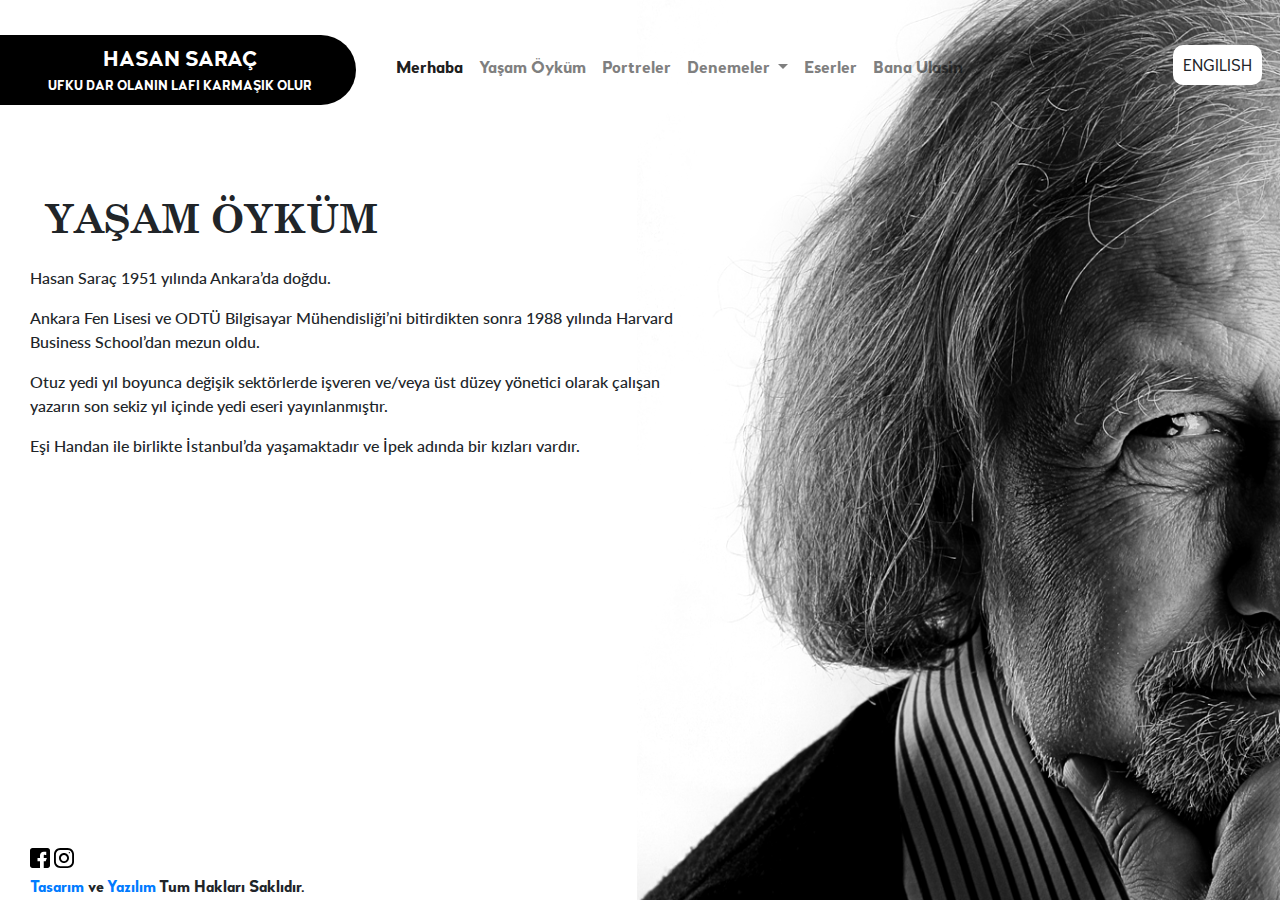
==== about.html @ 8b30c1af "New" ====
<!DOCTYPE html>
<html lang="en">
<head>
    <meta charset="UTF-8">
    <meta name="viewport" content="width=device-width, initial-scale=1, shrink-to-fit=no">
    <title>Hasan Sarac</title>
    <link rel="stylesheet" href="css/bootstrap.min.css">
    <link rel="stylesheet" href="css/style.css">
    <script src="https://code.jquery.com/jquery-1.11.3.js"></script>
    <script>
        $(function () {
            var bodyHeight= $(window).height();
            var bodyWidth= $(window).width();

            document.getElementById('hsBody').style.backgroundSize = 'auto '+bodyHeight+'px';
            $('.hsBody').css('backgroud-size','auto ', bodyHeight+'px');
            var calc =
                $(".content").css("top",bodyHeight - (bodyHeight * 90/100));
            $(".dropdown").hover(function () {
                $(this).addClass('show');
                $(".dropdown-menu").addClass('show');
            },function () {
                $(this).removeClass('show');
                $(".dropdown-menu").removeClass('show');
            });
        });
    </script>
</head>
<body class="hsBody" id="hsBody">
<div class="hs">
    <div class="topHead row">
        <div class="col-12 col-md-4 logo">
            <div class="titleSite col-md-10 col-12">
                <div class="siteTitle">HASAN SARAÇ</div>
                <div class="siteSpot">UFKU DAR OLANIN LAFI KARMAŞIK OLUR</div>
            </div>
        </div>
        <div class="menuHeader col-6 col-md-7">
            <div class="col-md-12  menus">
                <nav class="navbar navbar-expand-lg navbar-light bg-light">
                    <button class="navbar-toggler" type="button" data-toggle="collapse" data-target="#navbarSupportedContent" aria-controls="navbarSupportedContent" aria-expanded="false" aria-label="Toggle navigation">
                        <span class="navbar-toggler-icon"></span>
                    </button>
                    <div class="collapse navbar-collapse" id="navbarSupportedContent">
                        <ul class="navbar-nav mr-auto">
                            <li class="nav-item active">
                                <a class="nav-link" href="#">Merhaba <span class="sr-only">(current)</span></a>
                            </li>
                            <li class="nav-item">
                                <a class="nav-link" href="#">Yaşam Öyküm</a>
                            </li>
                            <li class="nav-item">
                                <a class="nav-link" href="#">Portreler</a>
                            </li>
                            <li class="nav-item dropdown">
                                <a class="nav-link dropdown-toggle" href="#" role="button" data-toggle="dropdown1" aria-haspopup="true" aria-expanded="false">
                                    Denemeler
                                </a>
                                <div class="dropdown-menu" aria-labelledby="navbarDropdown">
                                    <a class="dropdown-item" href="#">Yazmanın Altı Kuralı</a>
                                    <a class="dropdown-item" href="#">KOR üzerine söyleşi</a>
                                    <a class="dropdown-item" href="#">Rusya ve Sanat</a>
                                    <a class="dropdown-item" href="#">Mevlana ve Tasavvuf</a>
                                    <a class="dropdown-item" href="#">Sizin için Seçtiğim Eserler</a>
                                    <div class="dropdown-divider"></div>
                                    <a class="dropdown-item" href="#">Rüyalar</a>
                                </div>
                            </li>
                            <li class="nav-item">
                                <a class="nav-link" href="#">Eserler</a>
                            </li>
                            <li class="nav-item">
                                <a class="nav-link" href="#">Bana Ulasin</a>
                            </li>


                        </ul>
                    </div>
                </nav>
            </div>
        </div>
        <div class="locale col-6 col-md-1">
            <div class="lang col-md-10">
                ENGILISH
            </div>
        </div>
    </div>
    <div class="content col-md-8">
        <div class="cHead col-md-12">
            <div class="cHTitle col-md-7">
                <h1>YAŞAM ÖYKÜM</h1>
            </div>
            <div style="clear: both"></div>
        </div>

        <div class="contentMan col-12 col-md-10 scrollbar scrollbar-primary">
            <div class="contentText">
                <p>Hasan Saraç 1951 yılında Ankara’da doğdu.</p>

                <p>Ankara Fen Lisesi ve ODTÜ Bilgisayar Mühendisliği’ni bitirdikten sonra 1988 yılında Harvard Business School’dan mezun oldu.</p>

                <p>Otuz yedi yıl boyunca değişik sektörlerde işveren ve/veya üst düzey yönetici olarak çalışan yazarın son sekiz yıl içinde yedi eseri yayınlanmıştır.</p>

                <p>Eşi Handan ile birlikte İstanbul’da yaşamaktadır ve İpek adında bir kızları vardır.</p>
            </div>
        </div>
            <div style="clear: both"></div>
        </div>
    <div style="clear: both"></div>
    <div class="footer clearfix col-md-12">
        <div class="col-md-12 facebook">
            <?xml version="1.0" encoding="iso-8859-1"?>
            <!-- Generator: Adobe Illustrator 19.0.0, SVG Export Plug-In . SVG Version: 6.00 Build 0)  -->
            <svg version="1.1" id="Capa_1" width="20" height="20" xmlns="http://www.w3.org/2000/svg" xmlns:xlink="http://www.w3.org/1999/xlink" x="0px" y="0px"
	 viewBox="0 0 512 512" style="enable-background:new 0 0 512 512;" xml:space="preserve">
<g>
	<g>
		<path d="M448,0H64C28.704,0,0,28.704,0,64v384c0,35.296,28.704,64,64,64h192V336h-64v-80h64v-64c0-53.024,42.976-96,96-96h64v80
			h-32c-17.664,0-32-1.664-32,16v64h80l-32,80h-48v176h96c35.296,0,64-28.704,64-64V64C512,28.704,483.296,0,448,0z"/>
	</g>
</svg>
            <?xml version="1.0" encoding="iso-8859-1"?>
            <!-- Generator: Adobe Illustrator 19.0.0, SVG Export Plug-In . SVG Version: 6.00 Build 0)  -->
            <svg version="1.1" id="Capa_1" width="20" height="20" xmlns="http://www.w3.org/2000/svg" xmlns:xlink="http://www.w3.org/1999/xlink" x="0px" y="0px"
	 viewBox="0 0 512 512" style="enable-background:new 0 0 512 512;" xml:space="preserve">
<g>
	<g>
		<path d="M352,0H160C71.648,0,0,71.648,0,160v192c0,88.352,71.648,160,160,160h192c88.352,0,160-71.648,160-160V160
			C512,71.648,440.352,0,352,0z M464,352c0,61.76-50.24,112-112,112H160c-61.76,0-112-50.24-112-112V160C48,98.24,98.24,48,160,48
			h192c61.76,0,112,50.24,112,112V352z"/>
	</g>
</g>
<g>
	<g>
		<path d="M256,128c-70.688,0-128,57.312-128,128s57.312,128,128,128s128-57.312,128-128S326.688,128,256,128z M256,336
			c-44.096,0-80-35.904-80-80c0-44.128,35.904-80,80-80s80,35.872,80,80C336,300.096,300.096,336,256,336z"/>
	</g>
</g>
<g>
	<g>
		<circle cx="393.6" cy="118.4" r="17.056"/>
	</g>
</g>

</svg>
        </div>
        <br>

        <div class="col-md-12 cop"><a href="">Tasarım</a> ve <a href="">Yazılım</a> Tum Hakları Saklıdır.</div>
    </div>
</div>

<script src="js/bootstrap.min.js"></script>
</body>
</html>
---- css/style.css ----
@font-face {
    font-family: WoodFoordBold;
    src: url(../fonts/WoodfordBournePRO-Bold.otf);
}
@font-face {
    font-family: WoodFoorNormal;
    src: url(../fonts/WoodfordBournePRO-Regular.otf);
}
@font-face {
    font-family: latoMedium;
    src: url(../fonts/Lato-Medium.ttf);
}
@font-face {
    font-family: ceuntry;
    src: url(../fonts/SCHLBKB.TTF);
}
body{

    background: url("../img/PORTRE.png")no-repeat fixed ;
    background-position-y:0 ;
    background-position-x:100% ;
    font-family: WoodFoordBold;
}


.topHead{
    margin: 0;
    margin-top: 35px;
    padding: 0;
    width: 100%;
}
.menuHeader, .locale{
    margin: 0;
    padding: 0;
    height: 56px !important;
}
.logo{
    margin: 0;
    padding: 0;
}
.titleSite{
    height: 70px;
    padding-top: 10px;
    padding-right: 10px;
    background: #000000;
    color: white;
    text-align: center;

}

.siteTitle{
    font-size: 16pt;
}

.bg-light{
    background: none !important;
}
.lang{
    height: 40px;
    text-align: center;
    line-height: 45px;
    background: white;
    margin: 0;
    padding: 0;
    margin-top: 10px;
    font-family: WoodFoorNormal;
}



.contentMan{
    margin-top: 15px;
    max-height: 480px;
    overflow: scroll;
    margin-bottom: 150px;
}
.cHTitle{
    float: left;
    font-family: ceuntry;
}
.pagination{
    float: right;
    margin-top:15px ;
    text-align: right;
}
.pag{
    background: url("../img/dots.png");
    width: 12px;
    height: 12px;
    margin-left: 3px;
    margin-right: 3px;
    cursor: pointer;
}
.pag:hover{
    background: url("../img/dots_active.png");
}
.pag-active{
    background: url("../img/dots_active.png");
}

.eserler{
    margin-bottom: 10px;
    float: left;
    text-align: center;
}
.ortala{
    margin: 0 auto;
}
.eserler img{

    margin: 0 auto;
    max-height: 200px;
    border-radius: 5px;
}


.facebook, .instagram{
    float: left;
}
.contentText{
    font-weight: normal;
    font-family: latoMedium;
}
.clearfix:before, .clearfix:after {
    content:"";
    display: table;
}
.clearfix:after {
    clear: both;
}
@media screen and (min-width: 768px)  {
    .titleSite{
        border-top-right-radius: 50px;
        border-bottom-right-radius: 50px;
    }
    .lang{
        border-radius:10px;
    }
    .siteSpot{
        font-size: 13px;
    }
    .menus{
        margin-left: -70px;
        font-size: 13pt;
        margin-top: 5px;
    }
    .eserIsmi{
        margin: 5px;
        text-align: center;
        text-transform: uppercase;
        font-size: 14px;
    }
    .footer{
        bottom: 0;
        position: absolute;
    }
}


@media screen and (max-width: 1366px) and (min-width: 768px) {
    .titleSite{
        border-top-right-radius: 50px;
        border-bottom-right-radius: 50px;
    }
    .eserIsmi{
        margin: 5px;
        text-align: center;
        text-transform: uppercase;
        font-size: 12px;
    }
    .footer{
       margin-top: 100px;
    }
}
/*Tablet */
@media screen and (max-width: 1024px) and (min-width: 768px)  {
    .titleSite{
        width: 100%;
    }
    .siteSpot{
        font-size: 13px;
    }
    .eserler img{
        height: 120px;
    }
    .eserIsmi{
        font-size: 10px;
    }
    .navbar-nav{
        background: white !important;
        z-index: 9999;
        position: relative;
    }
    .eserIsmi{
        margin: 5px;
        text-align: center;
        text-transform: uppercase;
        font-size: 8px;
    }

}


/* Mobile */

@media screen and (max-width: 500px) and (min-width: 320px) {
    .footer{
        bottom: -30px;
        position: absolute;
    }
    body{

        background: none;
    }
    .menus{
        margin-left: 0px;
        font-size: 13pt;
        margin-top: 5px;
    }
    .navbar-nav{
        background: white !important;
        z-index: 9999;
        position: relative;
    }
    .eserIsmi{
        margin: 5px;
        text-align: center;
        text-transform: uppercase;
        font-size: 9px !important;
    }
    .cHTitle{
        text-align: center !important;
    }
    .scrollbar {
        float: left;
        background: #fff;
        overflow-y: scroll;
        margin-bottom: 25px;
    }
    .force-overflow {
        min-height: 450px;
    }
    .scrollbar-primary::-webkit-scrollbar {
        width: 10px;
        background-color: #F5F5F5; }

    .scrollbar-primary::-webkit-scrollbar-thumb {
        border-radius: 10px;
        -webkit-box-shadow: inset 0 0 6px rgba(0, 0, 0, 0.1);
        background-color: #999999 ; }

    .scrollbar-danger::-webkit-scrollbar-track {
        -webkit-box-shadow: inset 0 0 6px rgba(0, 0, 0, 0.1);
        background-color: #F5F5F5;
        border-radius: 10px; }

    .scrollbar-danger::-webkit-scrollbar {
        width: 10px;
        background-color: #F5F5F5; }

    .scrollbar-danger::-webkit-scrollbar-thumb {
        border-radius: 10px;
        -webkit-box-shadow: inset 0 0 6px rgba(0, 0, 0, 0.1);
        background-color: #ff3547; }

    .scrollbar-warning::-webkit-scrollbar-track {
        -webkit-box-shadow: inset 0 0 6px rgba(0, 0, 0, 0.1);
        background-color: #F5F5F5;
        border-radius: 10px; }

    .scrollbar-warning::-webkit-scrollbar {
        width: 10px;
        background-color: #F5F5F5; }

    .scrollbar-warning::-webkit-scrollbar-thumb {
        border-radius: 10px;
        -webkit-box-shadow: inset 0 0 6px rgba(0, 0, 0, 0.1);
        background-color: #FF8800; }

    .scrollbar-success::-webkit-scrollbar-track {
        -webkit-box-shadow: inset 0 0 6px rgba(0, 0, 0, 0.1);
        background-color: #F5F5F5;
        border-radius: 10px; }

    .scrollbar-success::-webkit-scrollbar {
        width: 10px;
        background-color: #F5F5F5; }

    .scrollbar-success::-webkit-scrollbar-thumb {
        border-radius: 10px;
        -webkit-box-shadow: inset 0 0 6px rgba(0, 0, 0, 0.1);
        background-color: #00C851; }

    .scrollbar-info::-webkit-scrollbar-track {
        -webkit-box-shadow: inset 0 0 6px rgba(0, 0, 0, 0.1);
        background-color: #F5F5F5;
        border-radius: 10px; }

    .scrollbar-info::-webkit-scrollbar {
        width: 10px;
        background-color: #F5F5F5; }

    .scrollbar-info::-webkit-scrollbar-thumb {
        border-radius: 10px;
        -webkit-box-shadow: inset 0 0 6px rgba(0, 0, 0, 0.1);
        background-color: #33b5e5; }

    .scrollbar-default::-webkit-scrollbar-track {
        -webkit-box-shadow: inset 0 0 6px rgba(0, 0, 0, 0.1);
        background-color: #F5F5F5;
        border-radius: 10px; }

    .scrollbar-default::-webkit-scrollbar {
        width: 10px;
        background-color: #F5F5F5; }

    .scrollbar-default::-webkit-scrollbar-thumb {
        border-radius: 10px;
        -webkit-box-shadow: inset 0 0 6px rgba(0, 0, 0, 0.1);
        background-color: #2BBBAD; }

    .scrollbar-secondary::-webkit-scrollbar-track {
        -webkit-box-shadow: inset 0 0 6px rgba(0, 0, 0, 0.1);
        background-color: #F5F5F5;
        border-radius: 10px; }

    .scrollbar-secondary::-webkit-scrollbar {
        width: 10px;
        background-color: #F5F5F5; }

    .scrollbar-secondary::-webkit-scrollbar-thumb {
        border-radius: 10px;
        -webkit-box-shadow: inset 0 0 6px rgba(0, 0, 0, 0.1);
        background-color: #aa66cc; }
}
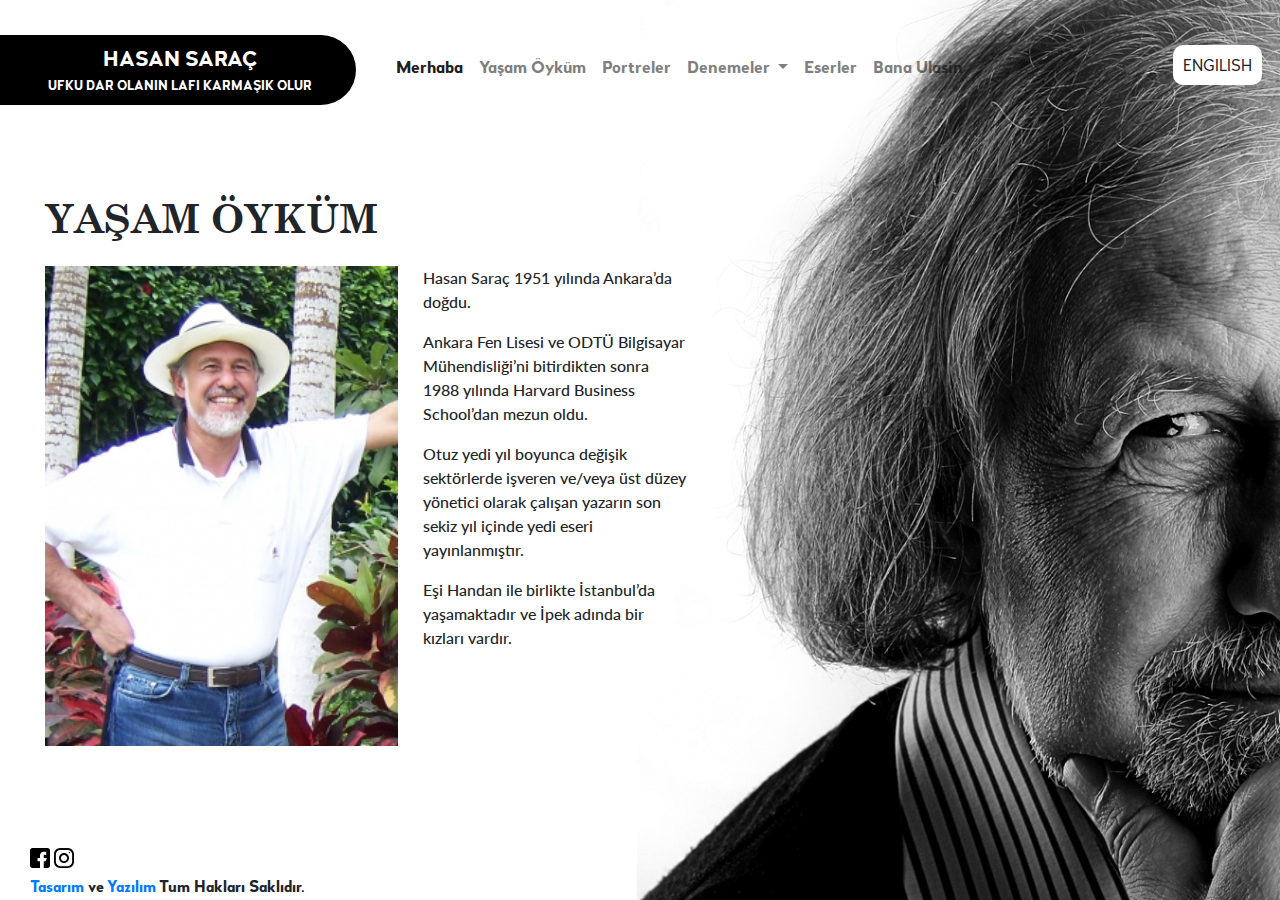
==== commit 0c8a8d1d: "My Life So Far Add image" ====
--- a/about.html
+++ b/about.html
@@ -95,6 +95,7 @@
 
         <div class="contentMan col-12 col-md-10 scrollbar scrollbar-primary">
             <div class="contentText">
+                <img src="img/yasam.jpg" alt="" style="float: left; margin-right:10px; margin-bottom: 10px" class="col-7">
                 <p>Hasan Saraç 1951 yılında Ankara’da doğdu.</p>
 
                 <p>Ankara Fen Lisesi ve ODTÜ Bilgisayar Mühendisliği’ni bitirdikten sonra 1988 yılında Harvard Business School’dan mezun oldu.</p>
--- a/css/style.css
+++ b/css/style.css
@@ -14,14 +14,13 @@
     font-family: ceuntry;
     src: url(../fonts/SCHLBKB.TTF);
 }
-body{
-
-    background: url("../img/PORTRE.png")no-repeat fixed ;
-    background-position-y:0 ;
-    background-position-x:100% ;
+body {
+
+    background: url("../img/PORTRE.png") no-repeat fixed;
+    background-position-y: 0;
+    background-position-x: 100%;
     font-family: WoodFoordBold;
 }
-
 
 .topHead{
     margin: 0;
@@ -47,7 +46,6 @@
     text-align: center;
 
 }
-
 .siteTitle{
     font-size: 16pt;
 }
@@ -65,9 +63,6 @@
     margin-top: 10px;
     font-family: WoodFoorNormal;
 }
-
-
-
 .contentMan{
     margin-top: 15px;
     max-height: 480px;
@@ -97,7 +92,6 @@
 .pag-active{
     background: url("../img/dots_active.png");
 }
-
 .eserler{
     margin-bottom: 10px;
     float: left;
@@ -107,13 +101,10 @@
     margin: 0 auto;
 }
 .eserler img{
-
     margin: 0 auto;
     max-height: 200px;
     border-radius: 5px;
 }
-
-
 .facebook, .instagram{
     float: left;
 }
@@ -128,6 +119,7 @@
 .clearfix:after {
     clear: both;
 }
+
 @media screen and (min-width: 768px)  {
     .titleSite{
         border-top-right-radius: 50px;
@@ -155,8 +147,6 @@
         position: absolute;
     }
 }
-
-
 @media screen and (max-width: 1366px) and (min-width: 768px) {
     .titleSite{
         border-top-right-radius: 50px;
@@ -197,20 +187,23 @@
         text-transform: uppercase;
         font-size: 8px;
     }
-
-}
-
-
-/* Mobile */
-
-@media screen and (max-width: 500px) and (min-width: 320px) {
     .footer{
         bottom: -30px;
         position: absolute;
     }
+}
+/* Mobile */
+@media screen and (max-width: 500px) and (min-width: 320px) {
+    .footer{
+        bottom:0px;
+        position: absolute;
+    }
     body{
 
         background: none;
+    }
+    .content{
+        margin-top: 30px !important;
     }
     .menus{
         margin-left: 0px;
@@ -332,6 +325,4 @@
         border-radius: 10px;
         -webkit-box-shadow: inset 0 0 6px rgba(0, 0, 0, 0.1);
         background-color: #aa66cc; }
-}
-
-
+}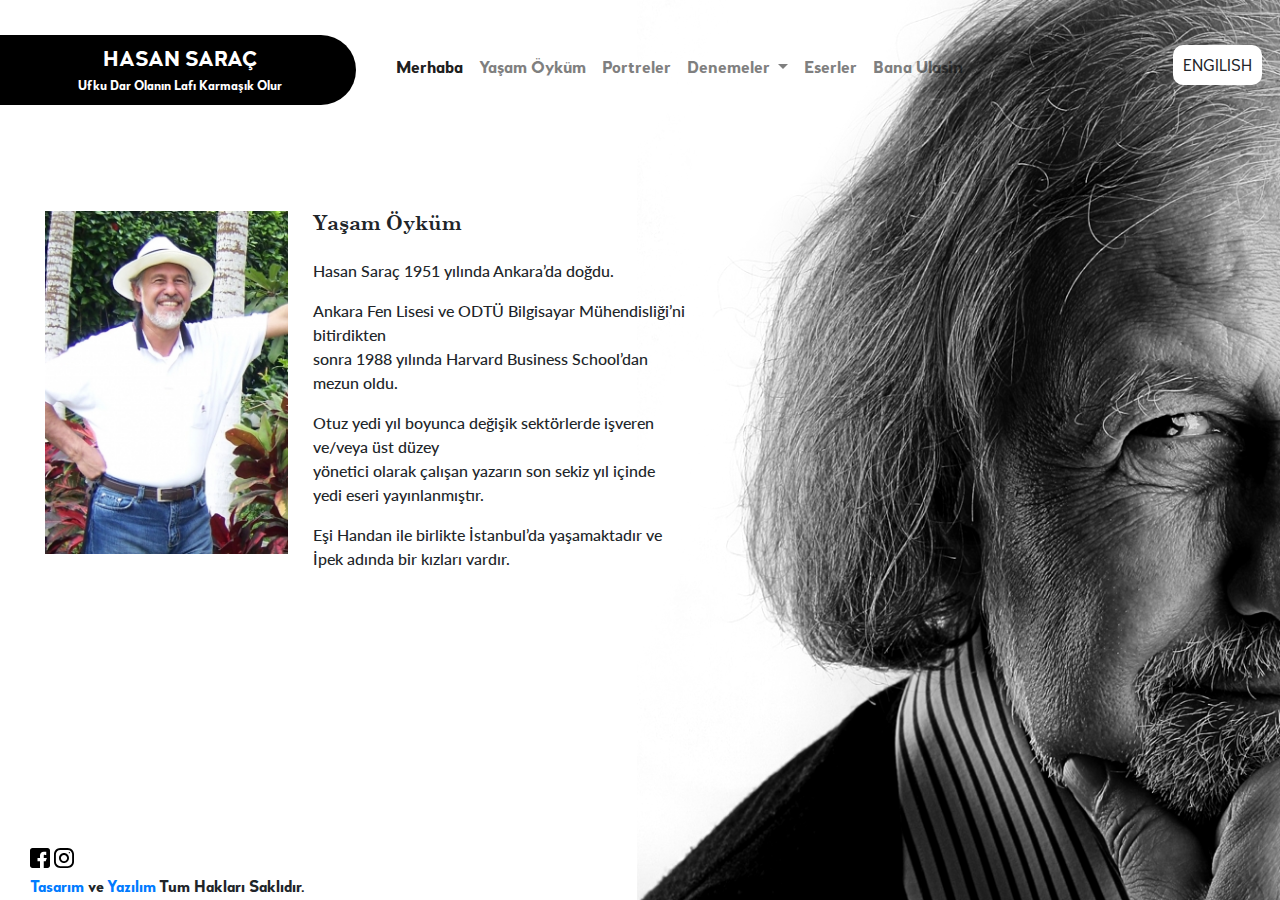
==== commit 13d4b2c5: "250320181614" ====
--- a/about.html
+++ b/about.html
@@ -32,7 +32,7 @@
         <div class="col-12 col-md-4 logo">
             <div class="titleSite col-md-10 col-12">
                 <div class="siteTitle">HASAN SARAÇ</div>
-                <div class="siteSpot">UFKU DAR OLANIN LAFI KARMAŞIK OLUR</div>
+                <div class="siteSpot">Ufku Dar Olanın Lafı Karmaşık Olur</div>
             </div>
         </div>
         <div class="menuHeader col-6 col-md-7">
@@ -87,21 +87,23 @@
     </div>
     <div class="content col-md-8">
         <div class="cHead col-md-12">
-            <div class="cHTitle col-md-7">
-                <h1>YAŞAM ÖYKÜM</h1>
-            </div>
-            <div style="clear: both"></div>
+
+
         </div>
-
         <div class="contentMan col-12 col-md-10 scrollbar scrollbar-primary">
             <div class="contentText">
-                <img src="img/yasam.jpg" alt="" style="float: left; margin-right:10px; margin-bottom: 10px" class="col-7">
+                <img src="img/yasam.jpg" alt="" style="float: left; margin-right:10px; margin-bottom: 10px" class="col-7 col-md-5">
+
+                    <div class="cHTitle">
+                        <h5>Yaşam Öyküm</h5>
+                    </div>
+                <br>
+                <br>
+
                 <p>Hasan Saraç 1951 yılında Ankara’da doğdu.</p>
-
-                <p>Ankara Fen Lisesi ve ODTÜ Bilgisayar Mühendisliği’ni bitirdikten sonra 1988 yılında Harvard Business School’dan mezun oldu.</p>
-
-                <p>Otuz yedi yıl boyunca değişik sektörlerde işveren ve/veya üst düzey yönetici olarak çalışan yazarın son sekiz yıl içinde yedi eseri yayınlanmıştır.</p>
-
+                <p>Ankara Fen Lisesi ve ODTÜ Bilgisayar Mühendisliği’ni bitirdikten <br>sonra
+                    1988 yılında Harvard Business School’dan mezun oldu.</p>
+                <p>Otuz yedi yıl boyunca değişik sektörlerde işveren ve/veya üst düzey<br> yönetici olarak çalışan yazarın son sekiz yıl içinde yedi eseri yayınlanmıştır.</p>
                 <p>Eşi Handan ile birlikte İstanbul’da yaşamaktadır ve İpek adında bir kızları vardır.</p>
             </div>
         </div>
@@ -150,7 +152,6 @@
         <div class="col-md-12 cop"><a href="">Tasarım</a> ve <a href="">Yazılım</a> Tum Hakları Saklıdır.</div>
     </div>
 </div>
-
 <script src="js/bootstrap.min.js"></script>
 </body>
 </html>--- a/css/style.css
+++ b/css/style.css
@@ -195,7 +195,7 @@
 /* Mobile */
 @media screen and (max-width: 500px) and (min-width: 320px) {
     .footer{
-        bottom:0px;
+        bottom:-110px;
         position: absolute;
     }
     body{
@@ -223,6 +223,7 @@
     }
     .cHTitle{
         text-align: center !important;
+        font-size: 20px;
     }
     .scrollbar {
         float: left;
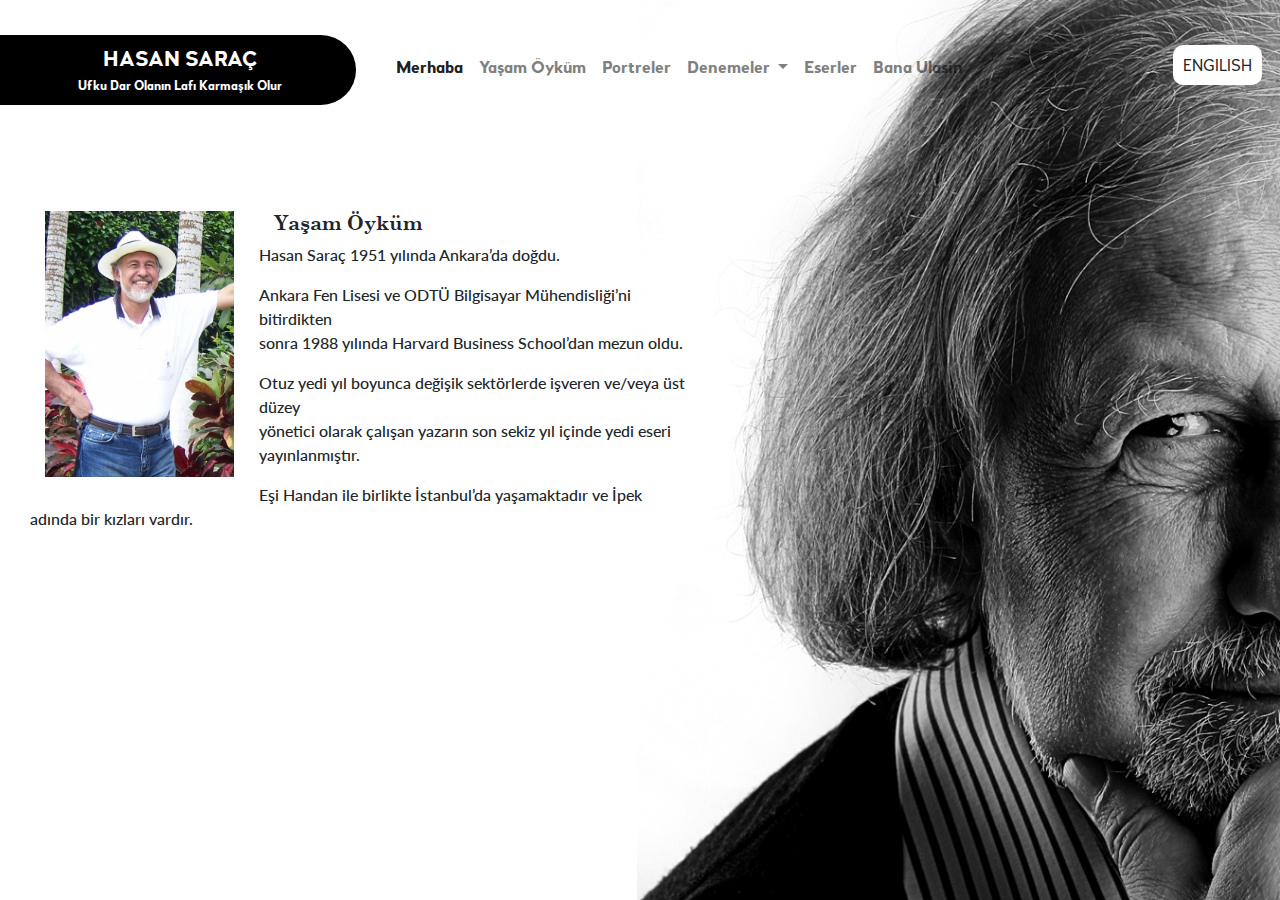
==== commit 82914528: "Content and font Fix" ====
--- a/about.html
+++ b/about.html
@@ -92,13 +92,11 @@
         </div>
         <div class="contentMan col-12 col-md-10 scrollbar scrollbar-primary">
             <div class="contentText">
-                <img src="img/yasam.jpg" alt="" style="float: left; margin-right:10px; margin-bottom: 10px" class="col-7 col-md-5">
+                <img src="img/yasam.jpg" alt="" style="float: left; margin-right:10px; margin-bottom: 10px" class="col-12 col-md-4 image-about">
 
-                    <div class="cHTitle">
+                    <div class="cHTitle col-12 col-md-7" style="margin-right: 10px">
                         <h5>Yaşam Öyküm</h5>
                     </div>
-                <br>
-                <br>
 
                 <p>Hasan Saraç 1951 yılında Ankara’da doğdu.</p>
                 <p>Ankara Fen Lisesi ve ODTÜ Bilgisayar Mühendisliği’ni bitirdikten <br>sonra
@@ -109,48 +107,7 @@
         </div>
             <div style="clear: both"></div>
         </div>
-    <div style="clear: both"></div>
-    <div class="footer clearfix col-md-12">
-        <div class="col-md-12 facebook">
-            <?xml version="1.0" encoding="iso-8859-1"?>
-            <!-- Generator: Adobe Illustrator 19.0.0, SVG Export Plug-In . SVG Version: 6.00 Build 0)  -->
-            <svg version="1.1" id="Capa_1" width="20" height="20" xmlns="http://www.w3.org/2000/svg" xmlns:xlink="http://www.w3.org/1999/xlink" x="0px" y="0px"
-	 viewBox="0 0 512 512" style="enable-background:new 0 0 512 512;" xml:space="preserve">
-<g>
-	<g>
-		<path d="M448,0H64C28.704,0,0,28.704,0,64v384c0,35.296,28.704,64,64,64h192V336h-64v-80h64v-64c0-53.024,42.976-96,96-96h64v80
-			h-32c-17.664,0-32-1.664-32,16v64h80l-32,80h-48v176h96c35.296,0,64-28.704,64-64V64C512,28.704,483.296,0,448,0z"/>
-	</g>
-</svg>
-            <?xml version="1.0" encoding="iso-8859-1"?>
-            <!-- Generator: Adobe Illustrator 19.0.0, SVG Export Plug-In . SVG Version: 6.00 Build 0)  -->
-            <svg version="1.1" id="Capa_1" width="20" height="20" xmlns="http://www.w3.org/2000/svg" xmlns:xlink="http://www.w3.org/1999/xlink" x="0px" y="0px"
-	 viewBox="0 0 512 512" style="enable-background:new 0 0 512 512;" xml:space="preserve">
-<g>
-	<g>
-		<path d="M352,0H160C71.648,0,0,71.648,0,160v192c0,88.352,71.648,160,160,160h192c88.352,0,160-71.648,160-160V160
-			C512,71.648,440.352,0,352,0z M464,352c0,61.76-50.24,112-112,112H160c-61.76,0-112-50.24-112-112V160C48,98.24,98.24,48,160,48
-			h192c61.76,0,112,50.24,112,112V352z"/>
-	</g>
-</g>
-<g>
-	<g>
-		<path d="M256,128c-70.688,0-128,57.312-128,128s57.312,128,128,128s128-57.312,128-128S326.688,128,256,128z M256,336
-			c-44.096,0-80-35.904-80-80c0-44.128,35.904-80,80-80s80,35.872,80,80C336,300.096,300.096,336,256,336z"/>
-	</g>
-</g>
-<g>
-	<g>
-		<circle cx="393.6" cy="118.4" r="17.056"/>
-	</g>
-</g>
 
-</svg>
-        </div>
-        <br>
-
-        <div class="col-md-12 cop"><a href="">Tasarım</a> ve <a href="">Yazılım</a> Tum Hakları Saklıdır.</div>
-    </div>
 </div>
 <script src="js/bootstrap.min.js"></script>
 </body>
--- a/css/style.css
+++ b/css/style.css
@@ -21,7 +21,6 @@
     background-position-x: 100%;
     font-family: WoodFoordBold;
 }
-
 .topHead{
     margin: 0;
     margin-top: 35px;
@@ -49,7 +48,6 @@
 .siteTitle{
     font-size: 16pt;
 }
-
 .bg-light{
     background: none !important;
 }
@@ -120,6 +118,7 @@
     clear: both;
 }
 
+
 @media screen and (min-width: 768px)  {
     .titleSite{
         border-top-right-radius: 50px;
@@ -164,11 +163,21 @@
 }
 /*Tablet */
 @media screen and (max-width: 1024px) and (min-width: 768px)  {
+    .contentMan{
+        background: white;
+        opacity: 0.87;
+        padding: 15px;
+        filter: alpha(opacity=100); /* For IE8 and earlier */
+        border-radius:15px;
+    }
+    .image-about{
+        opacity: 1;
+    }
     .titleSite{
         width: 100%;
     }
     .siteSpot{
-        font-size: 13px;
+        font-size: 11px;
     }
     .eserler img{
         height: 120px;
@@ -186,6 +195,9 @@
         text-align: center;
         text-transform: uppercase;
         font-size: 8px;
+    }
+    .lang{
+        font-size: 10px;
     }
     .footer{
         bottom: -30px;
